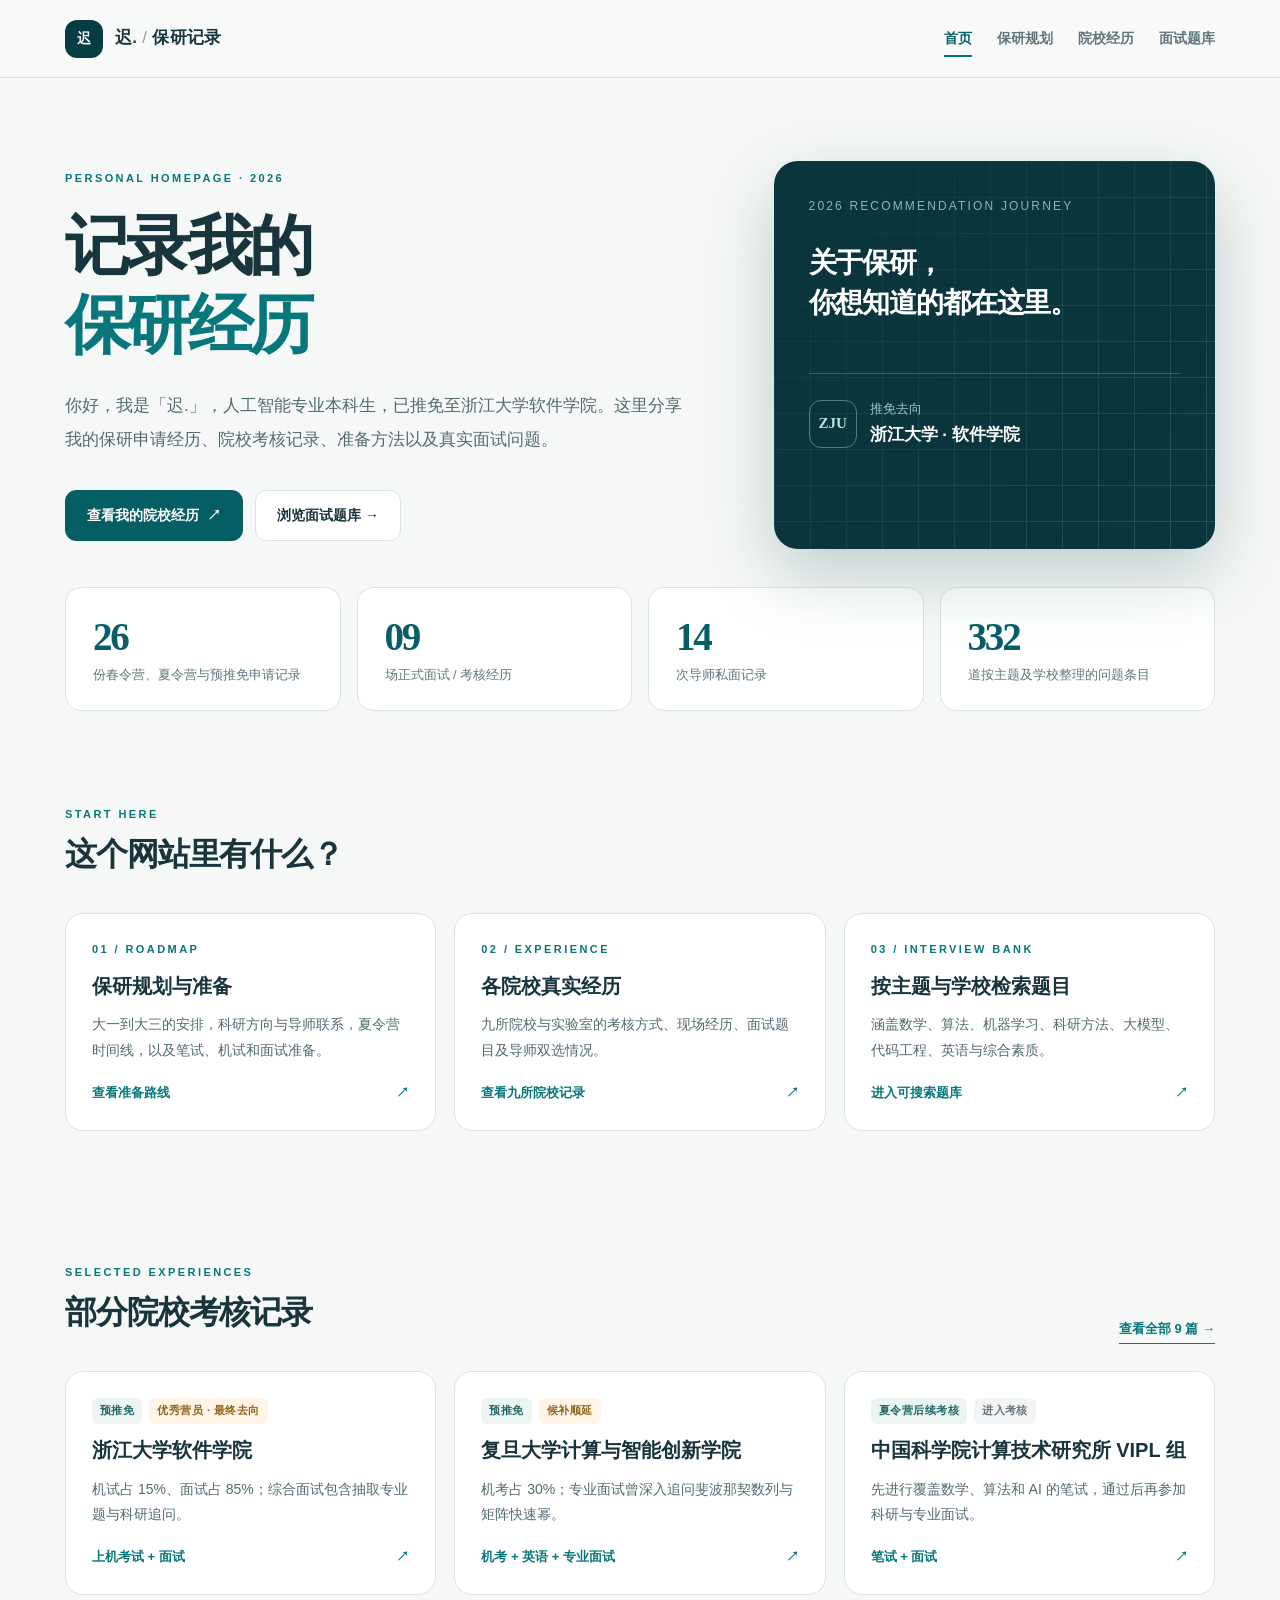
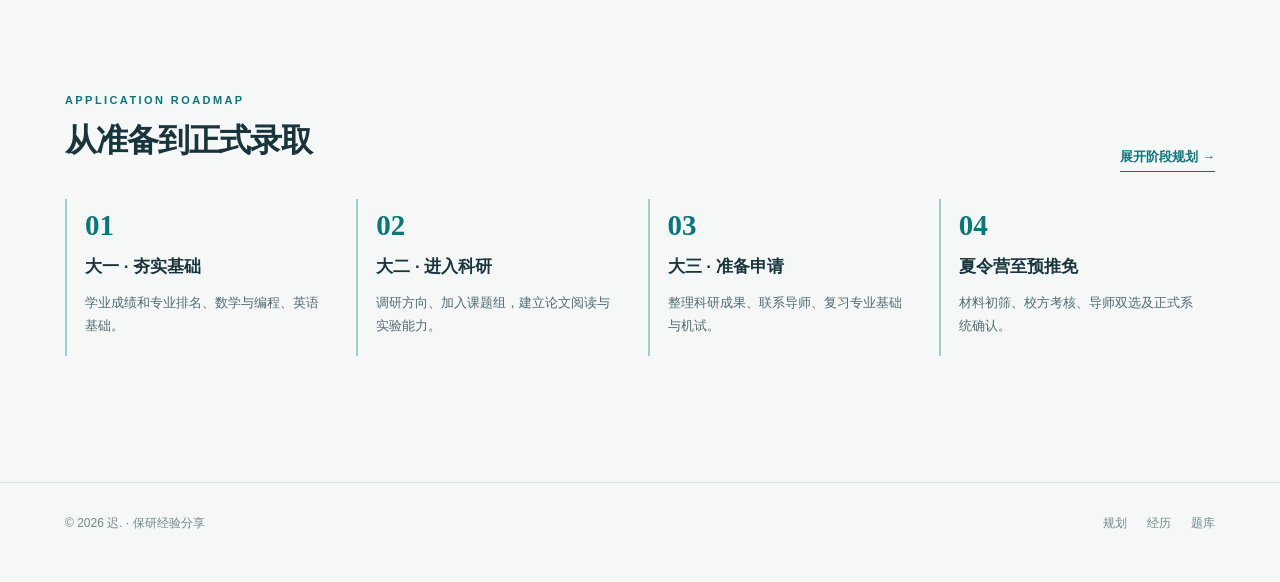
==== index.html @ e64916d4 "Add files via upload" ====
<!DOCTYPE html>
<html lang="zh-CN"><head><meta charset="utf-8"/><meta content="width=device-width,initial-scale=1" name="viewport"/><meta content="迟.的保研经历个人主页：安徽大学人工智能专业，推免至浙江大学软件学院；夏令营、预推免、面试题库、准备方法。" name="description"/><meta content="#f6f8f7" name="theme-color"/><title>保研经历与个人主页 · 迟.</title><link href="assets/favicon.svg" rel="icon" type="image/svg+xml"/><link href="assets/style.css" rel="stylesheet"/></head><body><header class="site-header"><div class="container nav"><a aria-label="迟.的保研经验主页" class="brand" href="index.html"><span class="brandmark">迟</span><span>迟. <span style="font-weight:400;color:#8ca1a2">/</span> 保研记录</span></a><button aria-controls="primary-menu" aria-expanded="false" aria-label="展开导航" class="mobile-toggle">☰</button><nav aria-label="主导航" class="nav-links" id="primary-menu"><a class="active" href="index.html">首页</a><a class="" href="guide.html">保研规划</a><a class="" href="experience.html">院校经历</a><a class="" href="questions.html">面试题库</a></nav></div></header><main id="main">
<section class="hero"><div class="container hero-layout"><div><div class="eyebrow">PERSONAL HOMEPAGE · 2026</div><h1>记录我的<br/><span>保研经历</span></h1><p class="hero-lead">你好，我是「迟.」，人工智能专业本科生，已推免至浙江大学软件学院。这里分享我的保研申请经历、院校考核记录、准备方法以及真实面试问题。</p><div class="hero-actions"><a class="button button-primary" href="experience.html">查看我的院校经历 <span>↗</span></a><a class="button button-secondary" href="questions.html">浏览面试题库 →</a></div></div><div class="hero-panel"><div class="hero-panel-content"><div class="small">2026 RECOMMENDATION JOURNEY</div><h2>关于保研，<br/>你想知道的都在这里。</h2><div class="school"><div class="symbol">ZJU</div><div><small>推免去向</small><strong>浙江大学 · 软件学院</strong></div></div></div></div></div><div class="container"><div class="stat-strip"><div class="stat-card"><div class="number">26</div><div class="name">份春令营、夏令营与预推免申请记录</div></div><div class="stat-card"><div class="number">09</div><div class="name">场正式面试 / 考核经历</div></div><div class="stat-card"><div class="number">14</div><div class="name">次导师私面记录</div></div><div class="stat-card"><div class="number">332</div><div class="name">道按主题及学校整理的问题条目</div></div></div></div></section>
<section class="section tight"><div class="container"><div class="section-head"><div><div class="eyebrow">START HERE</div><h2 class="section-title">这个网站里有什么？</h2></div></div><div class="grid-3"><a class="card" href="guide.html"><div class="eyebrow">01 / ROADMAP</div><h3>保研规划与准备</h3><p>大一到大三的安排，科研方向与导师联系，夏令营时间线，以及笔试、机试和面试准备。</p><div class="card-footer">查看准备路线 <span>↗</span></div></a><a class="card" href="experience.html"><div class="eyebrow">02 / EXPERIENCE</div><h3>各院校真实经历</h3><p>九所院校与实验室的考核方式、现场经历、面试题目及导师双选情况。</p><div class="card-footer">查看九所院校记录 <span>↗</span></div></a><a class="card" href="questions.html"><div class="eyebrow">03 / INTERVIEW BANK</div><h3>按主题与学校检索题目</h3><p>涵盖数学、算法、机器学习、科研方法、大模型、代码工程、英语与综合素质。</p><div class="card-footer">进入可搜索题库 <span>↗</span></div></a></div></div></section>
<section class="section"><div class="container"><div class="section-head"><div><div class="eyebrow">SELECTED EXPERIENCES</div><h2 class="section-title">部分院校考核记录</h2></div><a class="text-link" href="experience.html">查看全部 9 篇 →</a></div><div class="grid-3"><a aria-label="查看浙江大学软件学院详细经历" class="card" href="schools/zju.html"><div class="meta"><span class="label">预推免</span><span class="label gold">优秀营员 · 最终去向</span></div><h3>浙江大学软件学院</h3><p>机试占 15%、面试占 85%；综合面试包含抽取专业题与科研追问。</p><div class="card-footer"><span>上机考试 + 面试</span><span aria-hidden="true">↗</span></div></a><a aria-label="查看复旦大学计算与智能创新学院详细经历" class="card" href="schools/fudan.html"><div class="meta"><span class="label">预推免</span><span class="label gold">候补顺延</span></div><h3>复旦大学计算与智能创新学院</h3><p>机考占 30%；专业面试曾深入追问斐波那契数列与矩阵快速幂。</p><div class="card-footer"><span>机考 + 英语 + 专业面试</span><span aria-hidden="true">↗</span></div></a><a aria-label="查看中国科学院计算技术研究所 VIPL 组详细经历" class="card" href="schools/vipl.html"><div class="meta"><span class="label">夏令营后续考核</span><span class="label grey">进入考核</span></div><h3>中国科学院计算技术研究所 VIPL 组</h3><p>先进行覆盖数学、算法和 AI 的笔试，通过后再参加科研与专业面试。</p><div class="card-footer"><span>笔试 + 面试</span><span aria-hidden="true">↗</span></div></a></div></div></section>
<section class="section tight"><div class="container"><div class="section-head"><div><div class="eyebrow">APPLICATION ROADMAP</div><h2 class="section-title">从准备到正式录取</h2></div><a class="text-link" href="guide.html">展开阶段规划 →</a></div><div class="process"><div class="step"><b>01</b><h3>大一 · 夯实基础</h3><p>学业成绩和专业排名、数学与编程、英语基础。</p></div><div class="step"><b>02</b><h3>大二 · 进入科研</h3><p>调研方向、加入课题组，建立论文阅读与实验能力。</p></div><div class="step"><b>03</b><h3>大三 · 准备申请</h3><p>整理科研成果、联系导师、复习专业基础与机试。</p></div><div class="step"><b>04</b><h3>夏令营至预推免</h3><p>材料初筛、校方考核、导师双选及正式系统确认。</p></div></div></div></section>
</main><footer class="site-footer"><div class="container footer-inner"><div>© 2026 迟. · 保研经验分享</div><div class="footer-links"><a href="guide.html">规划</a><a href="experience.html">经历</a><a href="questions.html">题库</a></div></div></footer><script defer="" src="assets/data.js"></script><script defer="" src="assets/main.js"></script></body></html>
---- assets/style.css ----
:root{--bg:#f6f8f7;--paper:#fff;--ink:#18343c;--inksoft:#526a70;--line:#d9e4e2;--accent:#07777b;--accent-strong:#055e64;--accent-light:#e5f3f1;--amber:#b68036;--radius:18px;--shadow:0 18px 42px rgba(13,58,62,.07)}
*{box-sizing:border-box}html{scroll-behavior:smooth}body{margin:0;color:var(--ink);background:var(--bg);font-family:-apple-system,BlinkMacSystemFont,"Segoe UI","PingFang SC","Microsoft YaHei","Noto Sans CJK SC",sans-serif;line-height:1.8;font-size:15.5px}a{color:inherit;text-decoration:none}button,input,select{font:inherit}a:focus-visible,button:focus-visible,input:focus-visible,select:focus-visible,summary:focus-visible{outline:3px solid #4dc1ba;outline-offset:3px}button{cursor:pointer}.container{width:min(1150px,calc(100% - 48px));margin:0 auto}.site-header{position:sticky;top:0;z-index:50;background:rgba(248,250,249,.94);border-bottom:1px solid rgba(216,228,226,.9);backdrop-filter:blur(18px)}.nav{height:77px;display:flex;align-items:center;gap:36px}.brand{display:flex;align-items:center;gap:12px;margin-right:auto;font-weight:800;font-size:17px;letter-spacing:.3px}.brandmark{display:grid;place-items:center;width:38px;height:38px;border-radius:12px;background:#073c43;color:#f5fbfa;font:700 14px Georgia,serif;letter-spacing:0}.nav-links{display:flex;align-items:center;gap:25px}.nav-links a{font-size:14px;color:#60747b;font-weight:600;position:relative;padding:24px 0}.nav-links a:hover,.nav-links a.active{color:#075f66}.nav-links a.active:after{content:"";position:absolute;left:0;right:0;bottom:18px;height:2px;background:var(--accent)}.mobile-toggle{display:none;background:transparent;border:1px solid var(--line);border-radius:10px;color:var(--ink);padding:5px 11px;font-size:25px}.nav-pill{border:1px solid #bad6d2;padding:8px 16px;border-radius:99px;color:#04696f;font-size:12px;font-weight:700;white-space:nowrap}.nav-pill:hover{background:var(--accent-light)}.eyebrow{font-size:11px;font-weight:800;letter-spacing:.22em;text-transform:uppercase;color:var(--accent)}.hero{padding:83px 0 64px;overflow:hidden}.hero-layout{display:grid;grid-template-columns:1.19fr .81fr;gap:60px;align-items:center}.hero h1{font-size:clamp(43px,5.1vw,73px);line-height:1.22;letter-spacing:-.055em;margin:17px 0 24px;font-weight:830}.hero h1 span{color:var(--accent)}.hero-lead{font-size:17px;color:var(--inksoft);max-width:620px;line-height:2.03}.hero-actions{display:flex;gap:12px;flex-wrap:wrap;margin-top:32px}.button{display:inline-flex;align-items:center;justify-content:center;gap:8px;border-radius:11px;padding:12px 21px;border:1px solid var(--line);font-weight:750;font-size:14px;min-height:49px;transition:transform .16s ease,background .16s}.button:hover{transform:translateY(-2px)}.button-primary{background:var(--accent-strong);color:white;border-color:var(--accent-strong)}.button-primary:hover{background:#08484e}.button-secondary{background:white;color:var(--ink)}.button-minor{padding:8px 13px;min-height:40px;font-size:13px}.hero-label{display:flex;align-items:center;gap:9px;color:#5c7679;font-size:13px;margin-top:27px}.hero-label::before{content:"";display:block;height:7px;width:7px;border-radius:50%;background:#0bb2a1}.hero-panel{position:relative;background:#0a353d;color:white;padding:35px;border-radius:24px;box-shadow:0 25px 70px #164e5440;min-height:388px;overflow:hidden}.hero-panel:before{content:"";position:absolute;inset:0;opacity:.16;background-image:linear-gradient(#a5ffff 1px, transparent 1px),linear-gradient(90deg,#a5ffff 1px,transparent 1px);background-size:36px 36px;mask-image:linear-gradient(130deg,transparent 0%,#000 100%)}.hero-panel-content{position:relative;z-index:1}.hero-panel .small{font-size:12px;color:#84b7b7;letter-spacing:.18em}.hero-panel h2{font-size:clamp(28px,3.1vw,41px);line-height:1.43;letter-spacing:-.025em;margin:24px 0 50px}.hero-panel .school{display:flex;align-items:center;gap:13px;border-top:1px solid #ffffff32;padding-top:23px}.hero-panel .school .symbol{display:grid;place-items:center;width:48px;height:48px;border:1px solid #b4dad16e;border-radius:12px;color:#b3e6df;font:700 15px Georgia,serif}.hero-panel .school small{display:block;color:#9cc7c5}.hero-panel .school strong{font-size:17px}.stat-strip{display:grid;grid-template-columns:repeat(4,1fr);gap:16px;margin-top:38px}.stat-card{padding:24px 27px;background:white;border:1px solid var(--line);border-radius:16px}.stat-card .number{font-size:39px;font-weight:800;font-family:Georgia,serif;line-height:1.3;letter-spacing:-.055em;color:#075e65}.stat-card .name{font-size:13px;color:#5e777b}.section{padding:66px 0}.section.tight{padding-top:30px}.section-head{display:flex;gap:25px;justify-content:space-between;align-items:end;margin-bottom:27px}.section-title{font-size:32px;line-height:1.35;letter-spacing:-.035em;margin:8px 0 10px}.section-desc{max-width:720px;color:var(--inksoft);margin:0}.text-link{font-size:13px;font-weight:750;color:var(--accent);border-bottom:1px solid currentColor;padding-bottom:3px}.grid-3{display:grid;grid-template-columns:repeat(3,minmax(0,1fr));gap:18px}.grid-2{display:grid;grid-template-columns:repeat(2,minmax(0,1fr));gap:20px}.card{background:white;border:1px solid var(--line);border-radius:var(--radius);padding:26px;min-width:0;transition:transform .18s,box-shadow .18s}.card:hover{transform:translateY(-3px);box-shadow:var(--shadow)}.card h3{font-size:20px;line-height:1.43;margin:12px 0}.card p{font-size:14px;color:var(--inksoft);margin:0 0 13px}.card .meta{display:flex;align-items:center;gap:7px;color:#6a8689;font-size:12px;letter-spacing:.04em}.label{display:inline-block;border-radius:6px;padding:3px 8px;background:#edf5f3;color:#226769;font-size:11px;font-weight:700}.label.gold{background:#fff4e5;color:#91641e}.label.grey{background:#f2f4f5;color:#67757b}.divider{border:0;border-top:1px solid var(--line);margin:18px 0}.card-footer{display:flex;align-items:center;justify-content:space-between;gap:10px;margin-top:18px;font-size:13px;color:var(--accent);font-weight:750}.process{display:grid;grid-template-columns:repeat(4,minmax(0,1fr));gap:15px}.step{border-left:2px solid #9ccfc9;padding:10px 18px 18px;background:linear-gradient(90deg,#e7f3f111,transparent)}.step b{font:700 29px Georgia,serif;color:var(--accent)}.step h3{font-size:17px;margin:8px 0}.step p{font-size:13px;color:var(--inksoft);margin:0}.cta-banner{background:#0b3a42;color:white;border-radius:22px;padding:40px 45px;display:flex;align-items:center;justify-content:space-between;gap:20px}.cta-banner h2{font-size:26px;margin:0 0 9px}.cta-banner p{margin:0;color:#b5cecd}.cta-banner .button{background:white;color:#0b4850}.page-hero{padding:65px 0 31px}.page-hero h1{font-size:clamp(35px,4vw,52px);line-height:1.33;letter-spacing:-.04em;margin:12px 0 15px}.page-hero p{max-width:860px;color:var(--inksoft);font-size:15.5px}.callout{border:1px solid #c7e1dd;background:#ecf7f5;border-radius:14px;padding:17px 20px;color:#3c676a;font-size:13px}.callout.amber{border-color:#e6dbbf;background:#fcf8ed;color:#795f30}.filter-bar{display:flex;align-items:center;flex-wrap:wrap;gap:12px;margin:24px 0}.field{min-width:215px;border:1px solid #d6e1de;background:#fff;color:var(--ink);height:47px;border-radius:10px;padding:0 14px;outline-color:var(--accent)}.search{flex:1;min-width:250px}.data-table-wrap{overflow:auto;border:1px solid var(--line);border-radius:16px;background:white}.data-table{width:100%;border-collapse:collapse;font-size:13px;min-width:670px}.data-table th{font-size:12px;background:#eff5f3;color:#53696f;text-align:left;padding:14px 15px;font-weight:800}.data-table td{padding:13px 15px;border-top:1px solid #edf0ef;line-height:1.5}.data-table tbody tr:hover{background:#f7fbfa}.result-count{font-size:13px;color:#698085;margin-left:auto}.tag{display:inline-flex;align-items:center;border-radius:999px;padding:3px 10px;font-size:11px;font-weight:700;background:#eef5f3;color:#327579}.tag.soft{background:#f2f4f5;color:#64777b}.tag.warm{background:#fff4e6;color:#946223}.article-layout{display:grid;grid-template-columns:240px minmax(0,1fr);gap:45px;align-items:start}.sidebar{position:sticky;top:105px;background:white;border:1px solid var(--line);border-radius:15px;padding:18px}.sidebar .sidebar-title{font-size:12px;font-weight:800;color:#6b8385;padding:7px 12px;margin-bottom:9px}.sidebar a{display:block;padding:10px 12px;border-radius:8px;font-size:13px;color:#577078;line-height:1.4}.sidebar a:hover,.sidebar a.active{background:#eaf5f3;color:#06666d;font-weight:750}.article{background:white;border:1px solid var(--line);border-radius:20px;padding:38px 46px}.article .article-head{border-bottom:1px solid var(--line);padding-bottom:25px;margin-bottom:34px}.article h2{font-size:24px;margin:33px 0 13px;line-height:1.42;scroll-margin-top:110px}.article h3{font-size:18px;margin:25px 0 9px}.article p{margin:10px 0;color:#3c545b;line-height:2.02}.article ul{padding-left:21px}.article li{margin:10px 0;color:#3c545b;line-height:1.93}.article .article-head h1{margin:10px 0 15px;font-size:35px;line-height:1.4}.breadcrumb{font-size:12px;color:#698186}.breadcrumb a{color:var(--accent)}.article .article-note{margin:0;color:#657c7e;font-size:14px}.fact-row{display:flex;flex-wrap:wrap;gap:8px;margin:20px 0}.fact-row span{background:#eef6f4;border-radius:9px;padding:7px 11px;font-size:12px;font-weight:700;color:#2f7372}.article-nav{display:flex;justify-content:space-between;gap:15px;margin-top:35px;border-top:1px solid var(--line);padding-top:27px;font-size:13px;color:var(--accent);font-weight:750}.q-toolbar{background:white;border:1px solid var(--line);border-radius:17px;padding:18px 22px;margin:18px 0 20px}.tab-group{display:flex;gap:7px;flex-wrap:wrap}.tab{border:1px solid transparent;padding:9px 19px;border-radius:9px;background:transparent;color:#5d757a;font-weight:750;font-size:13px}.tab.active{background:#dff1ed;color:#005c64}.question-list{display:grid;gap:11px;margin:20px 0}.question-card{display:grid;grid-template-columns:48px 1fr;gap:14px;padding:19px 20px;border-radius:14px;background:white;border:1px solid var(--line)}.q-index{display:grid;place-items:center;border-radius:11px;background:#edf6f4;color:#0b7378;font:700 15px Georgia,serif;height:41px;width:41px}.question-card p{margin:0 0 10px;color:#304950;font-size:14px;line-height:1.85}.question-card .tags{display:flex;gap:7px;flex-wrap:wrap}.empty{text-align:center;padding:60px 20px;border:1px dashed #b7cfca;border-radius:16px;color:#6b8084}.resource-card{display:flex;flex-direction:column;gap:14px;height:100%}.resource-icon{display:grid;place-items:center;width:45px;height:45px;border-radius:12px;background:#e6f1ef;color:#0b676a;font-weight:850;font-size:12px}.resource-card h3{margin:0}.resource-card p{margin:0;flex:1}.resource-card .button{margin-top:7px;width:fit-content}.time-column{position:relative;display:grid;gap:23px;margin:26px 0}.time-item{display:grid;grid-template-columns:115px 1fr;gap:25px}.time-label{font-size:15px;font-weight:800;color:var(--accent);padding-top:8px}.time-body{background:#fff;border:1px solid var(--line);padding:24px;border-radius:15px}.time-body h3{font-size:20px;margin:0 0 9px}.time-body p{color:var(--inksoft);margin:0 0 13px}.time-body ul{margin:0;padding-left:19px;color:#455e65}.time-body li{margin:6px 0}.ranking{display:grid;grid-template-columns:repeat(6,1fr);gap:10px;margin:20px 0}.ranking .rank{background:white;border:1px solid var(--line);border-radius:12px;text-align:center;padding:18px 8px}.ranking .rank b{font:700 24px Georgia,serif;color:#058086;display:block}.ranking .rank strong{font-size:13px;display:block;margin-top:5px}.ranking .rank small{display:block;color:#779092;font-size:11px;margin-top:2px}.info-grid{display:grid;grid-template-columns:repeat(2,1fr);gap:18px}.info-block{padding:24px;background:white;border:1px solid var(--line);border-radius:16px}.info-block h3{margin:0 0 9px;font-size:19px}.info-block ul{padding-left:20px;margin:8px 0;color:#526c70;font-size:14px}.info-block li{margin:5px 0}.footnotes{color:#74898a;font-size:12px;margin-top:15px}.site-footer{border-top:1px solid var(--line);margin-top:60px;padding:30px 0 48px;font-size:12px;color:#71888b}.footer-inner{display:flex;align-items:center;justify-content:space-between;gap:20px}.footer-links{display:flex;gap:20px}.footer-links a:hover{color:var(--accent)}.anchor{scroll-margin-top:100px}.pill-list{display:flex;gap:8px;flex-wrap:wrap}.mini-card{border:1px solid #dce8e5;border-radius:12px;padding:17px;background:white}.mini-card h3{font-size:16px;margin:4px 0 8px}.mini-card p{font-size:13px;color:var(--inksoft);margin:0}.subhead{font-size:23px;margin:40px 0 12px}.hidden{display:none!important}
@media(max-width:960px){.hero-layout{gap:28px}.hero-panel{padding:25px}.stat-strip{grid-template-columns:repeat(2,1fr)}.grid-3{grid-template-columns:repeat(2,minmax(0,1fr))}.article-layout{grid-template-columns:1fr}.sidebar{position:static;display:flex;flex-wrap:wrap;gap:4px}.sidebar .sidebar-title{width:100%}.sidebar a{padding:7px 10px}.article{padding:30px}.ranking{grid-template-columns:repeat(3,1fr)}}
@media(max-width:700px){.container{width:min(100% - 30px,1150px)}.nav{height:65px;gap:11px}.brand{font-size:15px}.brandmark{height:34px;width:34px}.mobile-toggle{display:block}.nav-pill{display:none}.nav-links{display:none;position:absolute;top:65px;left:0;right:0;background:#f7faf9;border-bottom:1px solid var(--line);padding:14px 20px 24px;box-shadow:0 12px 25px #12585a16}.nav-links.open{display:grid;gap:2px}.nav-links a{padding:10px 9px}.nav-links a.active:after{display:none}.hero{padding:48px 0 34px}.hero-layout{grid-template-columns:1fr}.hero h1{font-size:44px}.hero-lead{font-size:15px}.hero-panel{min-height:298px}.hero-panel h2{margin:16px 0 33px;font-size:30px}.stat-strip{gap:9px;margin-top:25px}.stat-card{padding:18px}.stat-card .number{font-size:33px}.section{padding:42px 0}.section-head{display:block}.section-title{font-size:27px}.section-head .text-link{display:inline-block;margin-top:12px}.grid-3,.grid-2,.info-grid{grid-template-columns:1fr}.card{padding:22px}.process{grid-template-columns:1fr 1fr}.cta-banner{padding:28px;display:block}.cta-banner .button{margin-top:22px}.page-hero{padding:43px 0 24px}.page-hero h1{font-size:35px}.article{padding:24px 20px}.article .article-head h1{font-size:29px}.article h2{font-size:22px}.article-layout{gap:20px}.field{width:100%;min-width:0}.filter-bar{gap:8px}.result-count{width:100%;margin-left:0}.q-toolbar{padding:12px}.question-card{grid-template-columns:37px 1fr;gap:10px;padding:16px 12px}.q-index{width:35px;height:35px}.time-item{grid-template-columns:1fr;gap:4px}.time-body{padding:20px}.ranking{grid-template-columns:1fr 1fr}.footer-inner{display:block}.footer-links{margin-top:12px}.hero-label{font-size:12px}}
@media(prefers-reduced-motion:reduce){*,*:before,*:after{scroll-behavior:auto!important;transition:none!important}}


/* 2026 reading galleries */
.slides-stack{display:grid;gap:25px;max-width:1120px;margin:auto}.slide-frame,.media-figure{margin:0;background:#fff;border:1px solid var(--line);border-radius:17px;padding:12px;box-shadow:0 8px 28px #123c4110}.slide-frame img,.media-figure img{width:100%;height:auto;display:block;object-fit:contain;border-radius:9px;cursor:zoom-in}.slide-frame figcaption,.media-figure figcaption{font-size:12px;color:#687f83;padding:11px 7px 4px;line-height:1.6}.media-figure{margin:20px 0 28px;max-width:100%;padding:13px}.media-figure img{max-height:720px;object-fit:contain;background:white}.media-figure figcaption{text-align:center}.slide-frame{padding:10px}.zoomable:focus-visible{outline:3px solid #008e92;outline-offset:3px}.image-modal{position:fixed;inset:0;z-index:9999;background:rgba(4,19,25,.90);display:none;flex-direction:column;align-items:center;justify-content:center;gap:8px;padding:56px 18px 20px}.image-modal.is-open{display:flex}.image-modal img{display:block;object-fit:contain;max-width:100%;max-height:calc(100vh - 125px);border-radius:7px;background:#fff}.image-modal .modal-caption{font-size:13px;color:#e3eeeb;text-align:center;max-width:800px}.image-modal button{position:absolute;right:24px;top:16px;width:38px;height:38px;border:1px solid #ffffff75;border-radius:50%;background:#214b51;color:#fff;font-size:24px;cursor:pointer}.image-modal button:focus-visible{outline:3px solid #fff}@media(max-width:700px){.slide-frame{padding:5px;border-radius:10px}.slides-stack{gap:16px}.slide-frame img,.media-figure img{border-radius:5px}.slide-frame figcaption{font-size:11px;padding:9px 6px 4px}.media-figure{padding:8px}}
/* Keep the chosen two-line hero tagline on desktop while retaining mobile readability. */
@media(min-width:701px){.hero-panel h2{font-size:clamp(28px,2.22vw,33px);letter-spacing:-.04em}}
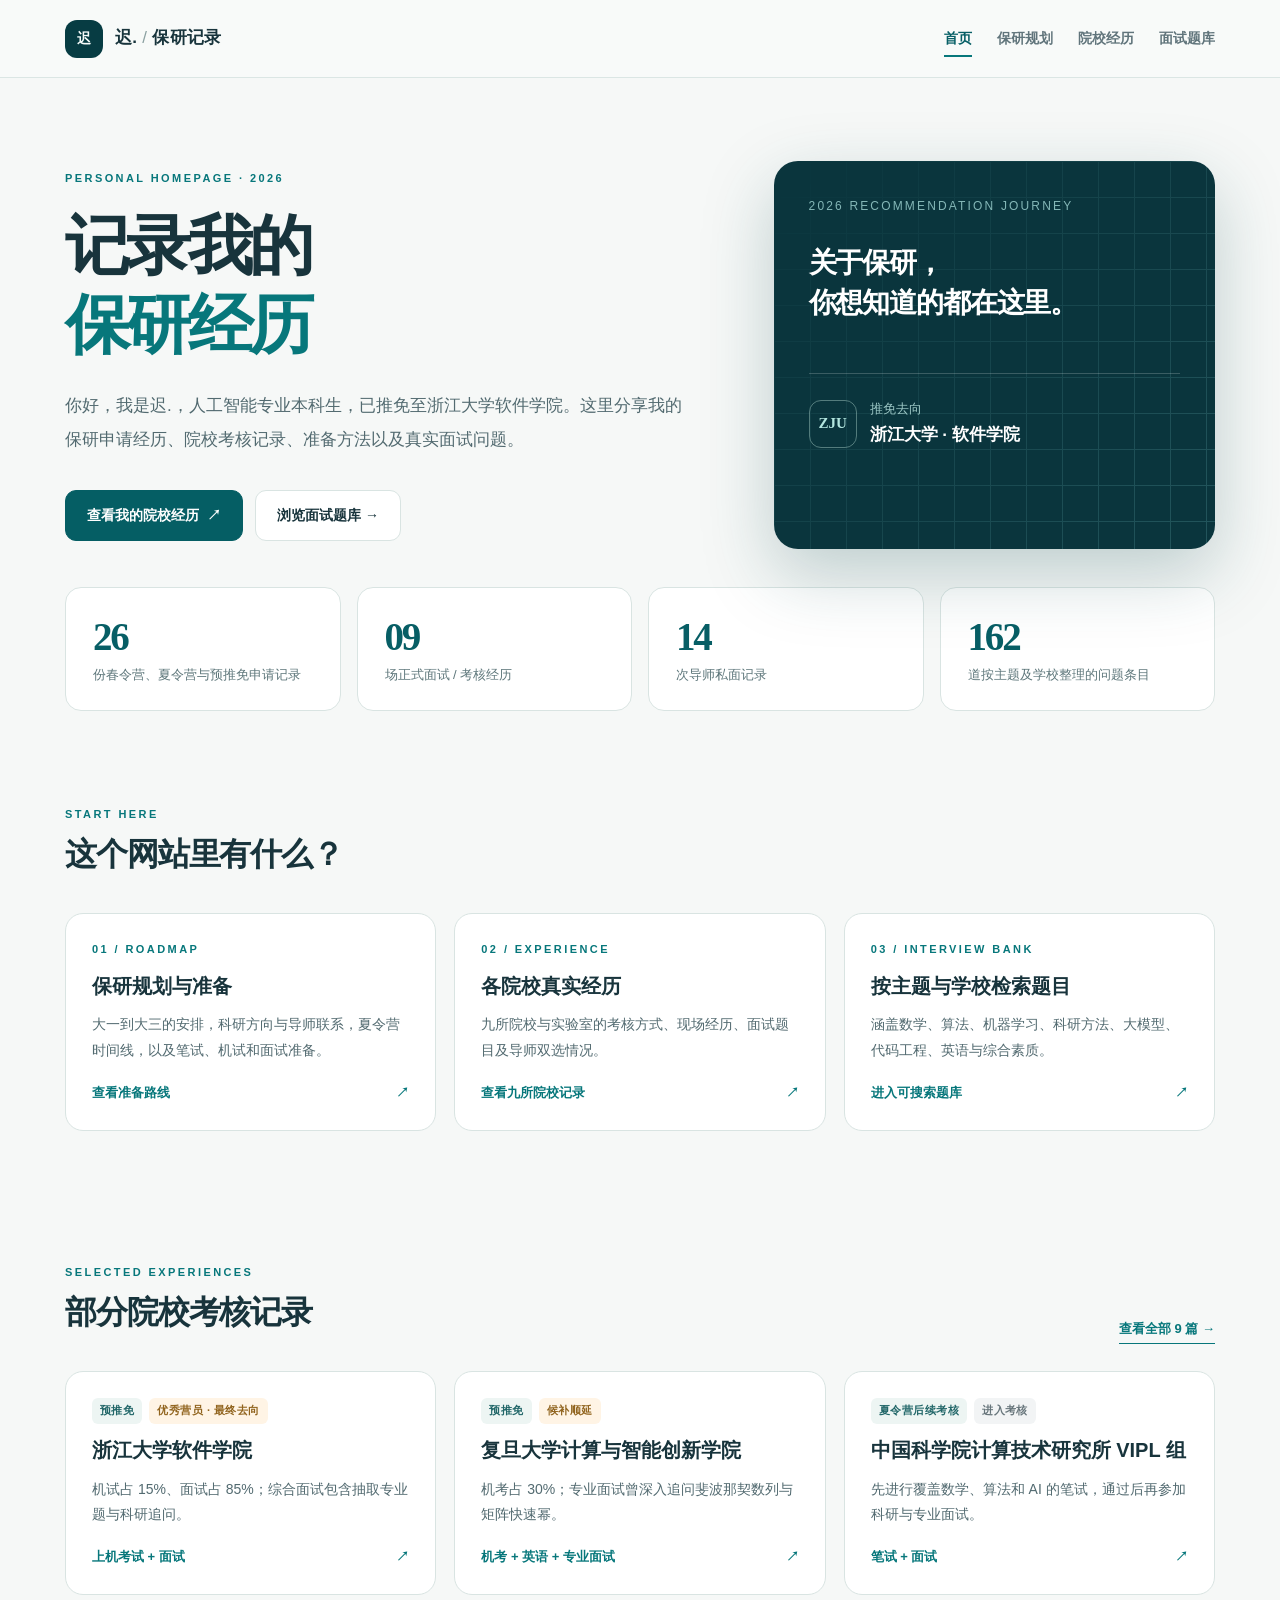
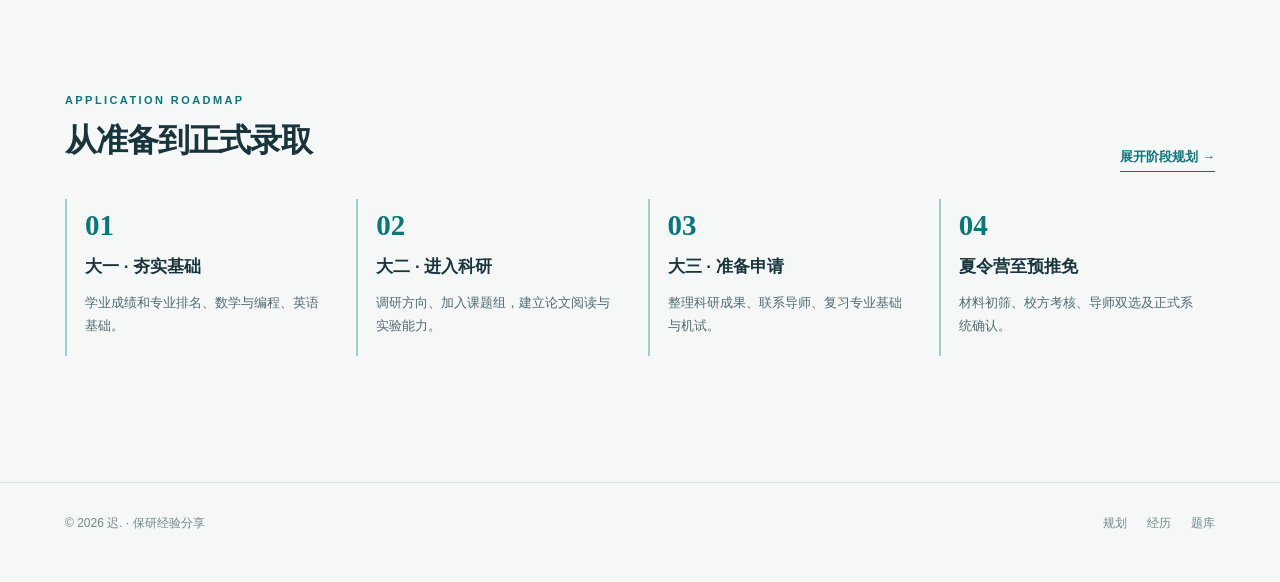
==== commit e2624c63: "Add files via upload" ====
--- a/index.html
+++ b/index.html
@@ -1,6 +1,6 @@
 <!DOCTYPE html>
 <html lang="zh-CN"><head><meta charset="utf-8"/><meta content="width=device-width,initial-scale=1" name="viewport"/><meta content="迟.的保研经历个人主页：安徽大学人工智能专业，推免至浙江大学软件学院；夏令营、预推免、面试题库、准备方法。" name="description"/><meta content="#f6f8f7" name="theme-color"/><title>保研经历与个人主页 · 迟.</title><link href="assets/favicon.svg" rel="icon" type="image/svg+xml"/><link href="assets/style.css" rel="stylesheet"/></head><body><header class="site-header"><div class="container nav"><a aria-label="迟.的保研经验主页" class="brand" href="index.html"><span class="brandmark">迟</span><span>迟. <span style="font-weight:400;color:#8ca1a2">/</span> 保研记录</span></a><button aria-controls="primary-menu" aria-expanded="false" aria-label="展开导航" class="mobile-toggle">☰</button><nav aria-label="主导航" class="nav-links" id="primary-menu"><a class="active" href="index.html">首页</a><a class="" href="guide.html">保研规划</a><a class="" href="experience.html">院校经历</a><a class="" href="questions.html">面试题库</a></nav></div></header><main id="main">
-<section class="hero"><div class="container hero-layout"><div><div class="eyebrow">PERSONAL HOMEPAGE · 2026</div><h1>记录我的<br/><span>保研经历</span></h1><p class="hero-lead">你好，我是「迟.」，人工智能专业本科生，已推免至浙江大学软件学院。这里分享我的保研申请经历、院校考核记录、准备方法以及真实面试问题。</p><div class="hero-actions"><a class="button button-primary" href="experience.html">查看我的院校经历 <span>↗</span></a><a class="button button-secondary" href="questions.html">浏览面试题库 →</a></div></div><div class="hero-panel"><div class="hero-panel-content"><div class="small">2026 RECOMMENDATION JOURNEY</div><h2>关于保研，<br/>你想知道的都在这里。</h2><div class="school"><div class="symbol">ZJU</div><div><small>推免去向</small><strong>浙江大学 · 软件学院</strong></div></div></div></div></div><div class="container"><div class="stat-strip"><div class="stat-card"><div class="number">26</div><div class="name">份春令营、夏令营与预推免申请记录</div></div><div class="stat-card"><div class="number">09</div><div class="name">场正式面试 / 考核经历</div></div><div class="stat-card"><div class="number">14</div><div class="name">次导师私面记录</div></div><div class="stat-card"><div class="number">332</div><div class="name">道按主题及学校整理的问题条目</div></div></div></div></section>
+<section class="hero"><div class="container hero-layout"><div><div class="eyebrow">PERSONAL HOMEPAGE · 2026</div><h1>记录我的<br/><span>保研经历</span></h1><p class="hero-lead">你好，我是迟.，人工智能专业本科生，已推免至浙江大学软件学院。这里分享我的保研申请经历、院校考核记录、准备方法以及真实面试问题。</p><div class="hero-actions"><a class="button button-primary" href="experience.html">查看我的院校经历 <span>↗</span></a><a class="button button-secondary" href="questions.html">浏览面试题库 →</a></div></div><div class="hero-panel"><div class="hero-panel-content"><div class="small">2026 RECOMMENDATION JOURNEY</div><h2>关于保研，<br/>你想知道的都在这里。</h2><div class="school"><div class="symbol">ZJU</div><div><small>推免去向</small><strong>浙江大学 · 软件学院</strong></div></div></div></div></div><div class="container"><div class="stat-strip"><div class="stat-card"><div class="number">26</div><div class="name">份春令营、夏令营与预推免申请记录</div></div><div class="stat-card"><div class="number">09</div><div class="name">场正式面试 / 考核经历</div></div><div class="stat-card"><div class="number">14</div><div class="name">次导师私面记录</div></div><div class="stat-card"><div class="number">162</div><div class="name">道按主题及学校整理的问题条目</div></div></div></div></section>
 <section class="section tight"><div class="container"><div class="section-head"><div><div class="eyebrow">START HERE</div><h2 class="section-title">这个网站里有什么？</h2></div></div><div class="grid-3"><a class="card" href="guide.html"><div class="eyebrow">01 / ROADMAP</div><h3>保研规划与准备</h3><p>大一到大三的安排，科研方向与导师联系，夏令营时间线，以及笔试、机试和面试准备。</p><div class="card-footer">查看准备路线 <span>↗</span></div></a><a class="card" href="experience.html"><div class="eyebrow">02 / EXPERIENCE</div><h3>各院校真实经历</h3><p>九所院校与实验室的考核方式、现场经历、面试题目及导师双选情况。</p><div class="card-footer">查看九所院校记录 <span>↗</span></div></a><a class="card" href="questions.html"><div class="eyebrow">03 / INTERVIEW BANK</div><h3>按主题与学校检索题目</h3><p>涵盖数学、算法、机器学习、科研方法、大模型、代码工程、英语与综合素质。</p><div class="card-footer">进入可搜索题库 <span>↗</span></div></a></div></div></section>
 <section class="section"><div class="container"><div class="section-head"><div><div class="eyebrow">SELECTED EXPERIENCES</div><h2 class="section-title">部分院校考核记录</h2></div><a class="text-link" href="experience.html">查看全部 9 篇 →</a></div><div class="grid-3"><a aria-label="查看浙江大学软件学院详细经历" class="card" href="schools/zju.html"><div class="meta"><span class="label">预推免</span><span class="label gold">优秀营员 · 最终去向</span></div><h3>浙江大学软件学院</h3><p>机试占 15%、面试占 85%；综合面试包含抽取专业题与科研追问。</p><div class="card-footer"><span>上机考试 + 面试</span><span aria-hidden="true">↗</span></div></a><a aria-label="查看复旦大学计算与智能创新学院详细经历" class="card" href="schools/fudan.html"><div class="meta"><span class="label">预推免</span><span class="label gold">候补顺延</span></div><h3>复旦大学计算与智能创新学院</h3><p>机考占 30%；专业面试曾深入追问斐波那契数列与矩阵快速幂。</p><div class="card-footer"><span>机考 + 英语 + 专业面试</span><span aria-hidden="true">↗</span></div></a><a aria-label="查看中国科学院计算技术研究所 VIPL 组详细经历" class="card" href="schools/vipl.html"><div class="meta"><span class="label">夏令营后续考核</span><span class="label grey">进入考核</span></div><h3>中国科学院计算技术研究所 VIPL 组</h3><p>先进行覆盖数学、算法和 AI 的笔试，通过后再参加科研与专业面试。</p><div class="card-footer"><span>笔试 + 面试</span><span aria-hidden="true">↗</span></div></a></div></div></section>
 <section class="section tight"><div class="container"><div class="section-head"><div><div class="eyebrow">APPLICATION ROADMAP</div><h2 class="section-title">从准备到正式录取</h2></div><a class="text-link" href="guide.html">展开阶段规划 →</a></div><div class="process"><div class="step"><b>01</b><h3>大一 · 夯实基础</h3><p>学业成绩和专业排名、数学与编程、英语基础。</p></div><div class="step"><b>02</b><h3>大二 · 进入科研</h3><p>调研方向、加入课题组，建立论文阅读与实验能力。</p></div><div class="step"><b>03</b><h3>大三 · 准备申请</h3><p>整理科研成果、联系导师、复习专业基础与机试。</p></div><div class="step"><b>04</b><h3>夏令营至预推免</h3><p>材料初筛、校方考核、导师双选及正式系统确认。</p></div></div></div></section>
--- a/assets/style.css
+++ b/assets/style.css
@@ -9,3 +9,39 @@
 .slides-stack{display:grid;gap:25px;max-width:1120px;margin:auto}.slide-frame,.media-figure{margin:0;background:#fff;border:1px solid var(--line);border-radius:17px;padding:12px;box-shadow:0 8px 28px #123c4110}.slide-frame img,.media-figure img{width:100%;height:auto;display:block;object-fit:contain;border-radius:9px;cursor:zoom-in}.slide-frame figcaption,.media-figure figcaption{font-size:12px;color:#687f83;padding:11px 7px 4px;line-height:1.6}.media-figure{margin:20px 0 28px;max-width:100%;padding:13px}.media-figure img{max-height:720px;object-fit:contain;background:white}.media-figure figcaption{text-align:center}.slide-frame{padding:10px}.zoomable:focus-visible{outline:3px solid #008e92;outline-offset:3px}.image-modal{position:fixed;inset:0;z-index:9999;background:rgba(4,19,25,.90);display:none;flex-direction:column;align-items:center;justify-content:center;gap:8px;padding:56px 18px 20px}.image-modal.is-open{display:flex}.image-modal img{display:block;object-fit:contain;max-width:100%;max-height:calc(100vh - 125px);border-radius:7px;background:#fff}.image-modal .modal-caption{font-size:13px;color:#e3eeeb;text-align:center;max-width:800px}.image-modal button{position:absolute;right:24px;top:16px;width:38px;height:38px;border:1px solid #ffffff75;border-radius:50%;background:#214b51;color:#fff;font-size:24px;cursor:pointer}.image-modal button:focus-visible{outline:3px solid #fff}@media(max-width:700px){.slide-frame{padding:5px;border-radius:10px}.slides-stack{gap:16px}.slide-frame img,.media-figure img{border-radius:5px}.slide-frame figcaption{font-size:11px;padding:9px 6px 4px}.media-figure{padding:8px}}
 /* Keep the chosen two-line hero tagline on desktop while retaining mobile readability. */
 @media(min-width:701px){.hero-panel h2{font-size:clamp(28px,2.22vw,33px);letter-spacing:-.04em}}
+
+
+/* Source PPT (pages 2-12) recreated as native HTML text + vector-like CSS shapes. */
+.ppt-guide-section{padding-top:22px}
+.ppt-slides-list{display:flex;flex-direction:column;gap:27px;max-width:1170px;margin:0 auto}
+.ppt-slide-block{box-shadow:0 8px 28px rgba(18,59,76,.065);border:1px solid #dce8ec;border-radius:10px;overflow:hidden;background:#f7fafd}
+.ppt-slide{position:relative;container-type:inline-size;width:100%;aspect-ratio:13.3326388889 / 7.5;background:#f7fafd;overflow:hidden;user-select:text}
+.ppt-object{position:absolute;box-sizing:border-box;min-width:0;min-height:0}
+.ppt-has-text{display:flex;flex-direction:column;line-height:1.16;white-space:normal;overflow:visible;word-break:normal;letter-spacing:0}
+.ppt-has-text p{margin:0;padding:0;line-height:1.13;flex-shrink:0}
+.ppt-has-text p span{white-space:pre-wrap;line-height:1.13}
+.ppt-picture{object-fit:fill;user-select:none}
+@media(max-width:700px){.ppt-guide-section{padding-top:6px}.ppt-slides-list{gap:15px}.ppt-slide-block{border-radius:5px;overflow-x:auto;overflow-y:hidden}.ppt-slide{width:930px;min-width:930px}}
+
+.deck-original-subtitle{color:#7489a2;font-size:13px;position:absolute;top:49px;left:0;white-space:nowrap}
+
+/* Hand-authored layouts matching source PPT slides 2–12. No entire-slide image backgrounds. */
+.deck-guide{padding-top:22px}.deck-list{display:grid;gap:25px;max-width:1200px;margin:0 auto}
+.deck-section{position:relative;background:#f7fafd;border:1px solid #dbe8f0;border-radius:12px;box-shadow:0 9px 28px rgba(17,51,74,.075);overflow:hidden}
+.deck-scroll{overflow-x:auto;overflow-y:hidden}.deck-holder{width:100%;height:auto;position:relative;overflow:hidden}
+.deck-canvas{position:absolute;top:0;left:0;width:1280px;height:720px;overflow:hidden;background:#f7fafd;color:#173653;font-family:'Microsoft YaHei','PingFang SC','Noto Sans CJK SC',sans-serif;font-size:16px;line-height:1.35;transform-origin:top left;user-select:text}
+.deck-canvas *{box-sizing:border-box}.deck-canvas h2,.deck-canvas h3,.deck-canvas h4,.deck-canvas p{margin:0}.deck-canvas h3{font-weight:700}.deck-rule-top{position:absolute;left:0;right:0;top:0;height:7px;background:#122c4a}.deck-title{position:absolute;top:70px;left:65px;right:65px;height:84px}.deck-title h2{font-size:34px;letter-spacing:.1px;line-height:1.25;color:#163a59;font-weight:800}.deck-underline{position:absolute;left:0;right:0;bottom:0;height:2px;background:#dbe6ec}.deck-underline:before{content:"";height:4px;width:60px;background:#009c9f;display:block;position:relative;top:-1px}
+.deck-card{background:#fff;border:1.5px solid #d4e3ee;border-radius:28px;overflow:hidden}.deck-canvas .deck-card h3{font-size:22px}.deck-canvas .deck-card h4{font-size:20px}.deck-canvas p{line-height:1.46}.deck-canvas .subtitle{font-size:16px;color:#68809b}.deck-canvas .deck-label{display:inline-flex;align-items:center;justify-content:center;border-radius:8px;padding:7px 12px;background:#e5f5f2;color:#068d90;font-size:15px;font-weight:700;line-height:1.2}.deck-canvas .deck-label.blue-label{background:#eaf3fc;color:#267fbe}.deck-canvas .deck-label.purple-label{background:#f0ecf8;color:#8b70b9}.deck-num{display:inline-grid;flex-shrink:0;place-items:center;min-width:47px;height:44px;padding:0 6px;border-radius:11px;background:#e6f5f2;color:#008c8f;font-weight:800;font-size:19px}.deck-num.blue{background:#e8f2fa;color:#2983bf}.deck-num.purple{background:#f3f1f8;color:#8377a3}.deck-num.gold{background:#f9f0e5;color:#c58a46}
+.deck-lines{list-style:none;padding:0;margin:0}.deck-lines li{position:relative;padding-left:17px;line-height:1.4;margin:9px 0}.deck-lines li:before{content:"•";position:absolute;left:0;color:#06a2a3;font-weight:800;font-size:21px;top:-4px}.teal-txt{color:#008d8e}.gold-txt{color:#bb7d43}
+.deck-p2{position:absolute;top:199px;left:61px;right:61px;bottom:50px;display:grid;grid-template-columns:1fr 1fr;gap:24px}.deck-p2 .deck-card{border-radius:36px}.deck-p2 .deck-card-head{height:105px;background:#e5f5f2;padding:16px 24px;border-left:7px solid #00a0a0}.deck-card-head h3{color:#02888a;font-size:25px!important}.deck-card-head p{color:#6b8099;font-size:16px;margin-top:4px}.deck-process-row{display:flex;align-items:center;gap:14px;min-height:90px;margin:0 26px;border-bottom:1px solid #dce7ed}.deck-process-row:last-child{border:0}.deck-process-row h4{font-size:20px}.deck-process-row p{color:#6b819e;font-size:15px;margin-top:3px}.deck-p2 .right-card{padding:21px 24px}.deck-label-large{width:196px;justify-content:start!important}.deck-p2 .right-card h3{font-size:23px;margin-top:14px;margin-bottom:8px}.deck-spec-row{display:grid;grid-template-columns:10px 112px 1fr;align-items:start;gap:10px;min-height:36px;margin:1px 0;font-size:14px}.deck-spec-row i{width:9px;height:9px;border-radius:50%;background:#05a1a1;margin-top:7px}.deck-spec-row.gold-dot i{background:#c18545}.deck-spec-row b{font-size:17px}.deck-spec-row span{color:#6b819c}.deck-p2 hr{border:0;border-top:1px solid #dce6eb;margin:11px 0}
+.deck-p3{position:absolute;left:60px;top:210px;right:60px;bottom:75px;display:grid;grid-template-columns:456px 1fr;gap:26px}.deck-primary-card{background:#142f50;border-radius:36px;color:white;padding:29px 33px;display:flex;flex-direction:column}.deck-primary-card .deck-label{align-self:flex-start}.deck-primary-card h3{font-size:36px;line-height:1.37;margin:48px 0 auto}.deck-primary-card p{font-size:19px;line-height:1.5;margin-top:10px}.deck-level-grid{display:grid;grid-template-columns:1fr 1fr;grid-template-rows:1fr 1fr;gap:20px}.deck-level-grid .deck-card{border-radius:22px;padding:25px 24px}.level-box .deck-num{display:inline-grid;min-width:38px;width:38px;height:38px;border-radius:50%;font-size:15px;vertical-align:middle;margin-right:14px}.level-box h3{display:inline;font-size:23px!important}.level-box p{margin-top:28px;color:#7084a0;line-height:1.55;font-size:17px}
+.deck-p4{position:absolute;left:61px;right:61px;top:201px;bottom:45px;display:grid;grid-template-columns:1.72fr 1fr;grid-template-rows:1fr 34px;gap:15px 22px}.deck-p4 .deck-card{border-radius:32px;padding:24px 27px}.deck-p4 h3{font-size:23px}.deck-p4 h3 span{margin-right:14px}.deck-p4 .subtitle{margin-top:7px;font-size:15px}.deck-p4 .info-band{margin-top:17px;border-radius:10px;background:#edf3f7;padding:11px 14px;font-size:15px;white-space:nowrap}.research-pair{display:grid;grid-template-columns:1fr 1fr;gap:20px;margin-top:17px}.research-type{border:1px solid #d6e5ed;border-radius:20px;padding:20px 15px;border-left:6px solid #267cb7;height:190px}.research-type.teal-border{border-left-color:#05aaa9}.research-type h4{font-size:20px;white-space:nowrap}.research-type .deck-label{margin-right:14px}.research-type dl{display:grid;grid-template-columns:100px 1fr;row-gap:13px;margin-top:20px;font-size:16px}.research-type dt{font-weight:700;color:#287fb7}.research-type.teal-border dt{color:#079e9e}.research-type dd{margin:0}.deck-p4 .right .deck-soft{background:#e5f5f2;padding:18px;border-radius:16px;margin-top:20px;font-size:17px}.deck-soft h4{color:#038d8e}.deck-p4 .inner-title{margin:25px 0 18px}.deck-p4 .deck-lines li{margin:14px 0;font-size:16px}.deck-p4-note{grid-column:1/-1;text-align:center;border-radius:8px;background:#eaf3fb;color:#2880b9;font-size:15px;font-weight:700;padding:7px}
+.deck-p5{position:absolute;top:196px;left:61px;right:61px;bottom:65px;padding:14px 45px;border-radius:62px}.deck-p5 h3{font-size:27px!important;margin:0 0 12px}.teacher-panels{display:grid;grid-template-columns:1fr 1fr;gap:34px}.teacher-panel{border:1.5px solid #d6e1eb;background:#f1f5fa;border-radius:28px;min-height:182px;padding:18px}.teacher-panel h4{margin-bottom:12px}.teacher-panel h4 .deck-label{width:145px;justify-content:start}.teacher-row{display:grid;grid-template-columns:70px 1fr;align-items:start;gap:8px;margin:10px 0}.teacher-row b{font-size:19px}.teacher-row p{font-size:15px;color:#6a7e98;line-height:1.5}.teacher-com{border:1.5px solid #d6e1eb;border-radius:9px;padding:15px 20px;margin-top:18px;display:flex;gap:24px;align-items:center;font-size:15px}.teacher-com strong{font-size:18px;white-space:nowrap}.teacher-com span{color:#74859b}.teacher-search{background:#f7eee3;border-radius:16px;display:grid;grid-template-columns:195px 1fr 1fr;gap:20px;padding:16px 20px;margin-top:12px;align-items:start}.teacher-search h4{color:#c58440}.teacher-search strong{font-size:17px}.teacher-search p{color:#72839a;font-size:14px}
+.deck-p6{position:absolute;top:195px;left:61px;right:61px;display:grid;grid-template-columns:1fr 1fr;gap:19px}.prep-card{height:215px;padding:23px 28px;border-radius:25px}.prep-heading{display:flex;align-items:center;gap:14px;margin-bottom:12px}.prep-heading .deck-num{width:42px;min-width:42px;height:42px;border-radius:50%;font-size:15px}.prep-heading h3{font-size:22px!important}.prep-card .deck-label{font-size:13px;padding:5px 9px}.prep-card .deck-lines{margin-top:9px}.prep-card .deck-lines li{font-size:15px;margin:6px 0}
+.deck-p7{position:absolute;top:215px;left:61px;right:61px;display:flex;justify-content:space-between;gap:0;align-items:stretch;height:395px}.timeline-item{border:1.5px solid #d5e2eb;border-top:8px solid #317fbb;border-radius:0 0 21px 21px;box-shadow:0 4px 5px #163a5925;background:#fff;width:211px;padding:22px 18px}.timeline-item.teal{border-top-color:#079f9f}.time-num{font-size:24px;font-weight:800;color:#2f80b7}.timeline-item.teal .time-num{color:#078f91}.time-period{font-size:14px;color:#8191a2;margin:19px 0}.timeline-item h3{font-size:19px;margin-bottom:17px}.time-line{height:4px;background:linear-gradient(to bottom,#f6f7f8,#cdd6d9);margin-bottom:16px}.timeline-item p{font-size:14px;line-height:1.85;color:#637b92}.timeline-arrow{align-self:center;font-size:30px;color:#03999b;margin:0 1px}
+.deck-p8{position:absolute;top:185px;left:61px;right:61px;display:grid;grid-template-columns:1fr 1fr;grid-template-rows:193px 193px 58px;gap:15px 22px}.format-card{border-radius:23px;padding:16px 20px;border-left:6px solid #2d84bc}.format-card.border-teal{border-left-color:#02a7a5}.format-card.border-gold{border-left-color:#c58b4c}.format-card h3{display:flex;align-items:center;gap:14px;font-size:21px!important}.format-card .deck-num{width:35px;min-width:35px;height:35px;border-radius:50%;font-size:14px}.format-school{margin:5px 0 6px 49px!important;color:#728299;font-size:14px;white-space:nowrap}.format-card .deck-lines{margin-left:46px;border-top:1px solid #e1e9ed;padding-top:4px}.format-card .deck-lines li{font-size:14px;margin:3px 0}.format-card .deck-lines li:before{font-size:15px;top:0}.format-foot{grid-column:1/-1;background:#152f50;color:white;display:flex;align-items:center;gap:27px;border-radius:12px;padding:0 25px;font-size:15px}.format-foot strong{font-size:18px;border-right:1px solid #a6bfca;padding-right:24px}
+.deck-p9{position:absolute;top:181px;left:61px;right:61px;display:grid;grid-template-columns:repeat(3,1fr);grid-template-rows:196px 196px 37px;gap:18px 17px}.interview-card{background:white;border:2px solid #b4a2cb;border-radius:24px;padding:18px;display:flex;flex-direction:column}.interview-card.interview-blue{border:2px dashed #3697d7}.interview-card.interview-teal{border:2px dashed #02a5a4}.interview-head{display:flex;gap:14px;align-items:start}.interview-head .deck-num{width:42px;min-width:42px;height:42px;font-size:15px}.interview-head h3{font-size:20px!important;margin-bottom:4px}.interview-head p{color:#778ca7;font-size:13px}.interview-card .deck-lines{margin:16px 0 9px;flex:1}.interview-card .deck-lines li{font-size:14px;margin:6px 0}.interview-example{background:#f1f5fa;border-radius:5px;padding:6px 9px;color:#647f9c;font-size:12.5px;font-weight:600;white-space:nowrap}.interview-teal .interview-example{background:#e8f7f6;color:#00a19e}.interview-blue .interview-example{background:#e9f4fc;color:#2a85be}.interview-legend{grid-column:1/-1;background:#eef5f9;border-radius:5px;display:flex;align-items:center;justify-content:space-around;color:#6d86a1;font-size:14px}.interview-legend strong{color:#163653}.interview-legend span{display:inline-flex;align-items:center;gap:9px}.interview-legend i{display:inline-block;width:40px;border-top:3px solid #419bd1}.interview-legend i.purple-line{border-color:#b8a4cd}.interview-legend i.teal-line{border-color:#09aaa8}
+.deck-p10{position:absolute;top:178px;left:61px;right:61px;bottom:48px;display:grid;grid-template-columns:1fr 1fr 1fr;gap:15px}.deck-p10 .deck-card{border-radius:38px;padding:14px 16px}.course-col h3,.course-right h3{font-size:18px!important;white-space:nowrap;display:flex;gap:6px;align-items:center}.small-num{display:inline-grid;place-items:center;width:36px;height:36px;flex-shrink:0;background:#e7f2f9;color:#2f83be;border-radius:9px;font-size:14px;font-weight:800}.small-num.teal{color:#00a1a2;background:#e8f7f4}.small-num.purple{color:#8979ba;background:#eeeaf5}.course-col small,.course-right small{display:block;margin:5px 0 9px 40px;color:#8493a6;font-size:12px}.course-image{display:block;width:94%;height:215px;object-fit:contain;object-position:top;margin:5px auto 11px}.course-notes{margin-top:8px}.course-notes li{font-size:12.7px;margin:8px 0;line-height:1.4;padding-left:12px}.course-notes li:before{font-size:14px;top:0}.code-images{height:228px;overflow:hidden;display:flex;flex-direction:column;gap:6px}.code-images img:first-child{width:100%;height:182px;object-fit:cover;object-position:top}.code-images img:last-child{width:100%;height:40px;object-fit:contain}.course-right{display:grid;grid-template-rows:285px 1fr;gap:15px}.course-right .deck-card{border-radius:35px;padding:14px 17px}.ai-row{display:flex;align-items:center;gap:15px;margin:7px 0;font-size:14px}.ai-row .deck-num{width:32px;min-width:32px;height:32px;font-size:14px}.ai-row b{white-space:nowrap}.ai-row span:last-child{color:#7587a0;font-size:13px}.ai-callout{background:#efebf7;border-radius:11px;padding:11px;color:#7c6aa9;font-size:13px;font-weight:600;margin-top:9px;text-align:center}.prep-times{display:flex;gap:6px;margin:14px 0}.prep-times div{background:#f2eff8;border:1px solid #dad5e8;border-radius:10px;text-align:center;flex:1;padding:7px 2px}.prep-times b{display:block;color:#826baa;font-size:13px}.prep-times span{display:block;font-size:11px;color:#7c8a99}.prep-part p{font-size:12.5px;line-height:1.65}
+.deck-p11{position:absolute;top:175px;left:61px;right:61px;bottom:35px}.ranking-title{font-size:18px;font-weight:800;padding-left:12px;border-left:6px solid #08a5a5;line-height:1.15;margin:4px 0 12px}.rank-row{display:flex;gap:4px;align-items:center}.rank-card{background:white;border:1.3px solid #dce6ec;border-radius:16px;min-width:0;width:167px;height:115px;text-align:center;padding:10px}.rank-card .deck-label{padding:3px 9px;font-size:12px;display:block;width:min-content}.rank-card h4{font-size:18px;margin-top:10px;white-space:nowrap}.rank-card p{font-size:12px;color:#7f90a6;margin-top:10px;line-height:1.4}.rank-operator{font-size:25px;flex:1;text-align:center;color:#2a85b5;font-weight:bold}.rank-convert{font-size:13px;color:#6484a1;text-align:right;margin:7px 0 0}.rank-note{background:#e5f5f2;border-radius:10px;display:flex;align-items:center;gap:40px;margin:14px 0 21px;padding:11px 16px;font-size:14px}.rank-note b{white-space:nowrap}.rank-note span{color:#627a92}.rank-subhead{margin-bottom:17px}.rank-subhead span{float:right;border:0;font-size:14px;font-weight:400;color:#7c8da1}.rank-stage{border:1.3px solid #d5e1e7;border-left:5px solid #2c82bd;border-radius:21px;background:white;width:345px;height:174px;padding:20px;display:inline-block;vertical-align:top}.rank-stage.stage-1{border-left-color:#03a5a4}.rank-stage.stage-2{border-left-color:#8970ac}.rank-stage h3{display:flex;align-items:center;gap:12px;font-size:22px!important;margin-bottom:16px}.rank-stage .deck-num{border-radius:50%;height:40px;width:40px;min-width:40px;font-size:14px}.rank-stage b{font-size:14px;color:#2485bd}.rank-stage.stage-1 b{color:#078e91}.rank-stage.stage-2 b{color:#9e80b5}.rank-stage p{font-size:13px;border-top:1px solid #dce5eb;margin-top:12px;padding-top:10px;color:#687e95}.stage-arrow{display:inline-block;width:61px;text-align:center;color:#009c9c;font-size:30px;vertical-align:top;margin-top:70px}
+.deck-p12{position:absolute;top:187px;left:61px;right:61px;bottom:43px;display:grid;grid-template-columns:1.1fr 1fr;grid-template-rows:212px 252px;gap:14px 17px}.deck-p12 .deck-card{padding:15px 19px;border-radius:22px}.deck-p12 h3{font-size:19px!important;display:flex;gap:12px;align-items:center;margin-bottom:12px}.deck-p12 h3 .deck-num{width:35px;min-width:35px;height:32px;font-size:12px}.platform-layout{display:grid;grid-template-columns:1.1fr 1fr;gap:16px}.platform-layout img{width:100%;height:138px;object-fit:cover;object-position:top;border-radius:7px;border:1px solid #d7e2eb}.platform-layout h4{color:#316fbc;text-decoration:underline;font-size:17px}.platform-layout p{font-size:13px;color:#71829a;margin:7px 0}.platform-layout .deck-label{padding:5px;font-size:11px}.tool-rows{margin-top:16px}.tool-rows p{display:flex;align-items:center;gap:23px;margin:8px 0;font-size:14px}.tool-rows .deck-label{width:100px;font-size:13px;padding:6px}.tools-bottom{border-top:1px solid #dce6ee;margin-top:15px;padding-top:8px;color:#788a9a;font-size:12px}.resume-card h3 span{font-weight:400;margin-left:auto;color:#7588a0;font-size:15px}.resume-panels{display:grid;grid-template-columns:1fr 1fr;gap:13px}.resume-tip{background:#eaf4fc;border-radius:19px;padding:15px;min-height:170px;border-left:6px solid #2f85bb}.resume-tip.green{background:#e6f8f4;border-left-color:#00aaa2}.resume-tip h4{font-size:17px;line-height:1.35}.resume-tip p{margin:11px 0;font-size:12.5px;color:#5b7590}.resume-tip strong{font-size:12px;color:#2b83b8}.resume-tip.green strong{color:#008f8d}.resume-tip.green b{color:#008e8b;margin-right:8px}.qq-card>p{font-size:13.5px;color:#71849b;margin:8px 0}.qq-number{background:#e6f7f3;border-radius:10px;padding:14px;margin:14px 0;color:#019191;font-weight:800;font-size:16px}.qq-number strong{color:#1d395b;font-size:26px;letter-spacing:1px;margin-left:20px}.qq-card h4{font-size:17px;margin-top:10px}
+@media(max-width:700px){.deck-section{border-radius:5px}.deck-list{gap:15px}.deck-guide{padding-top:5px}}
